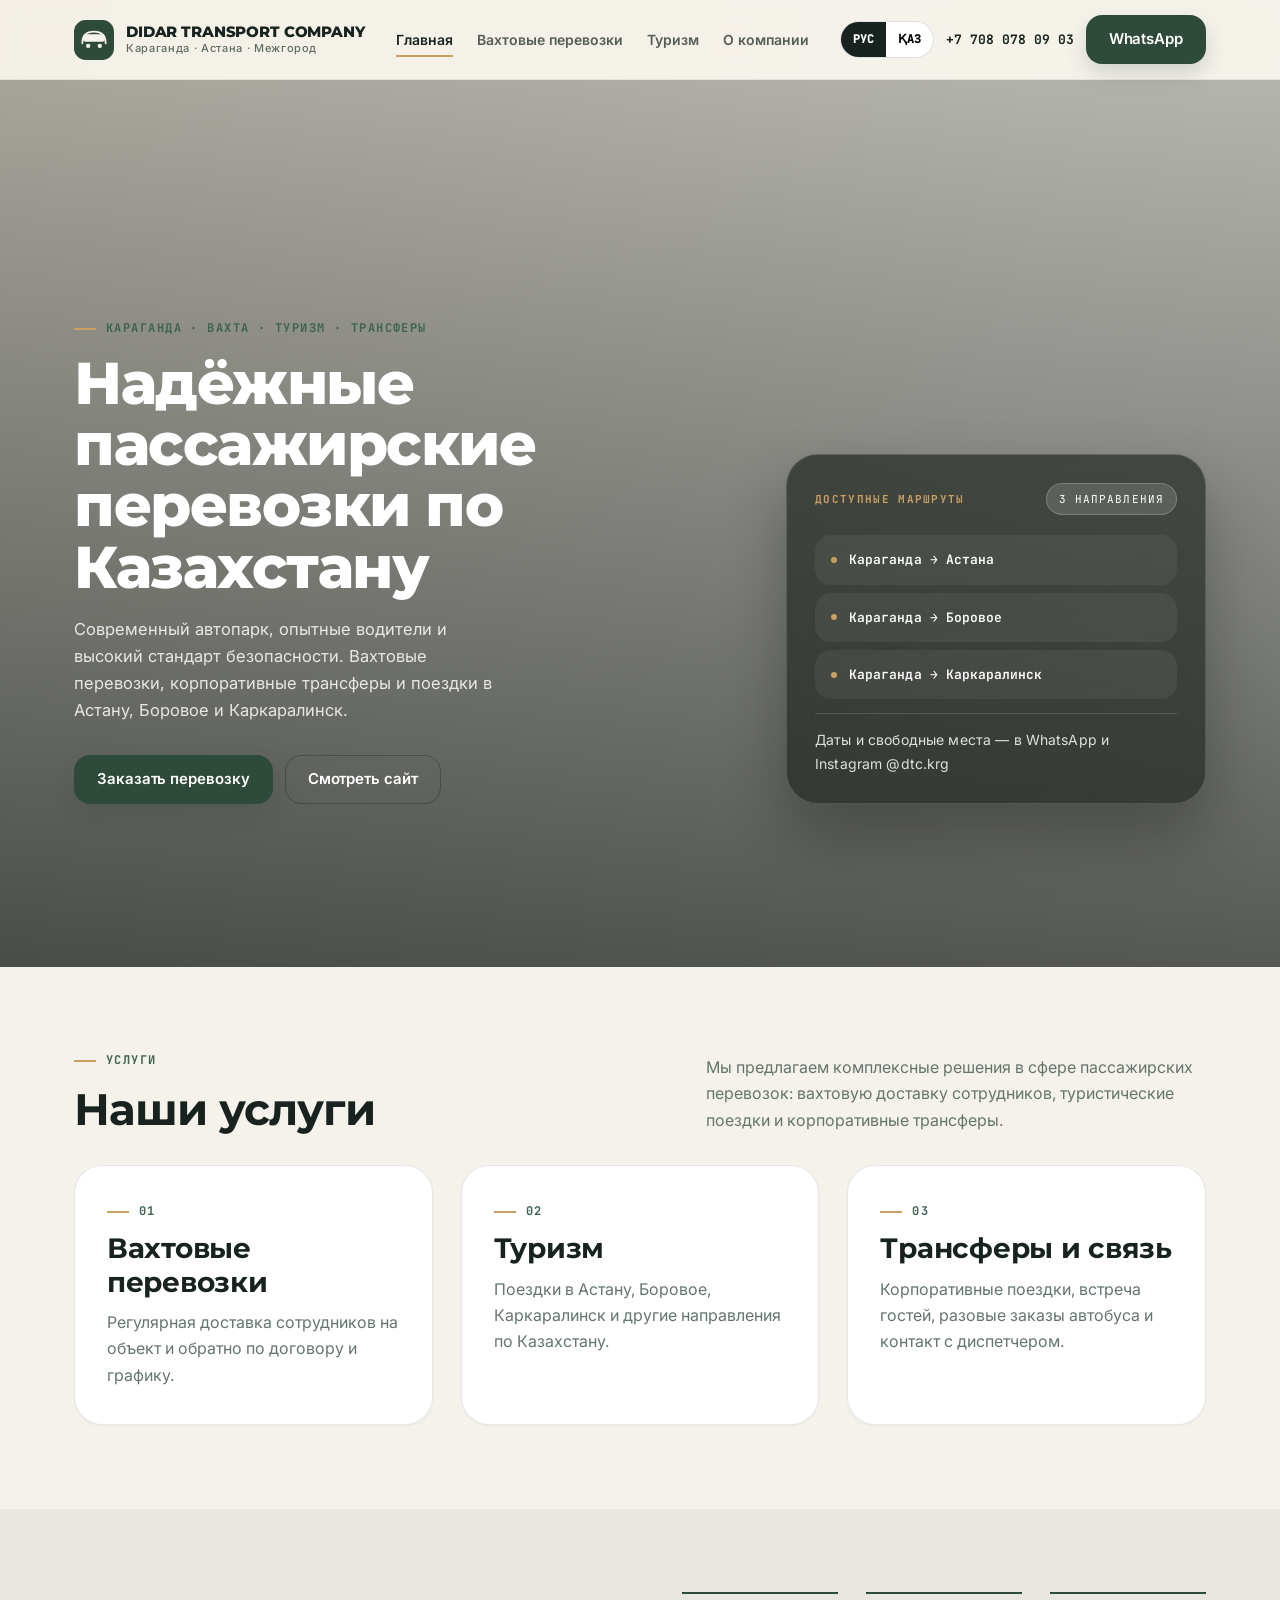
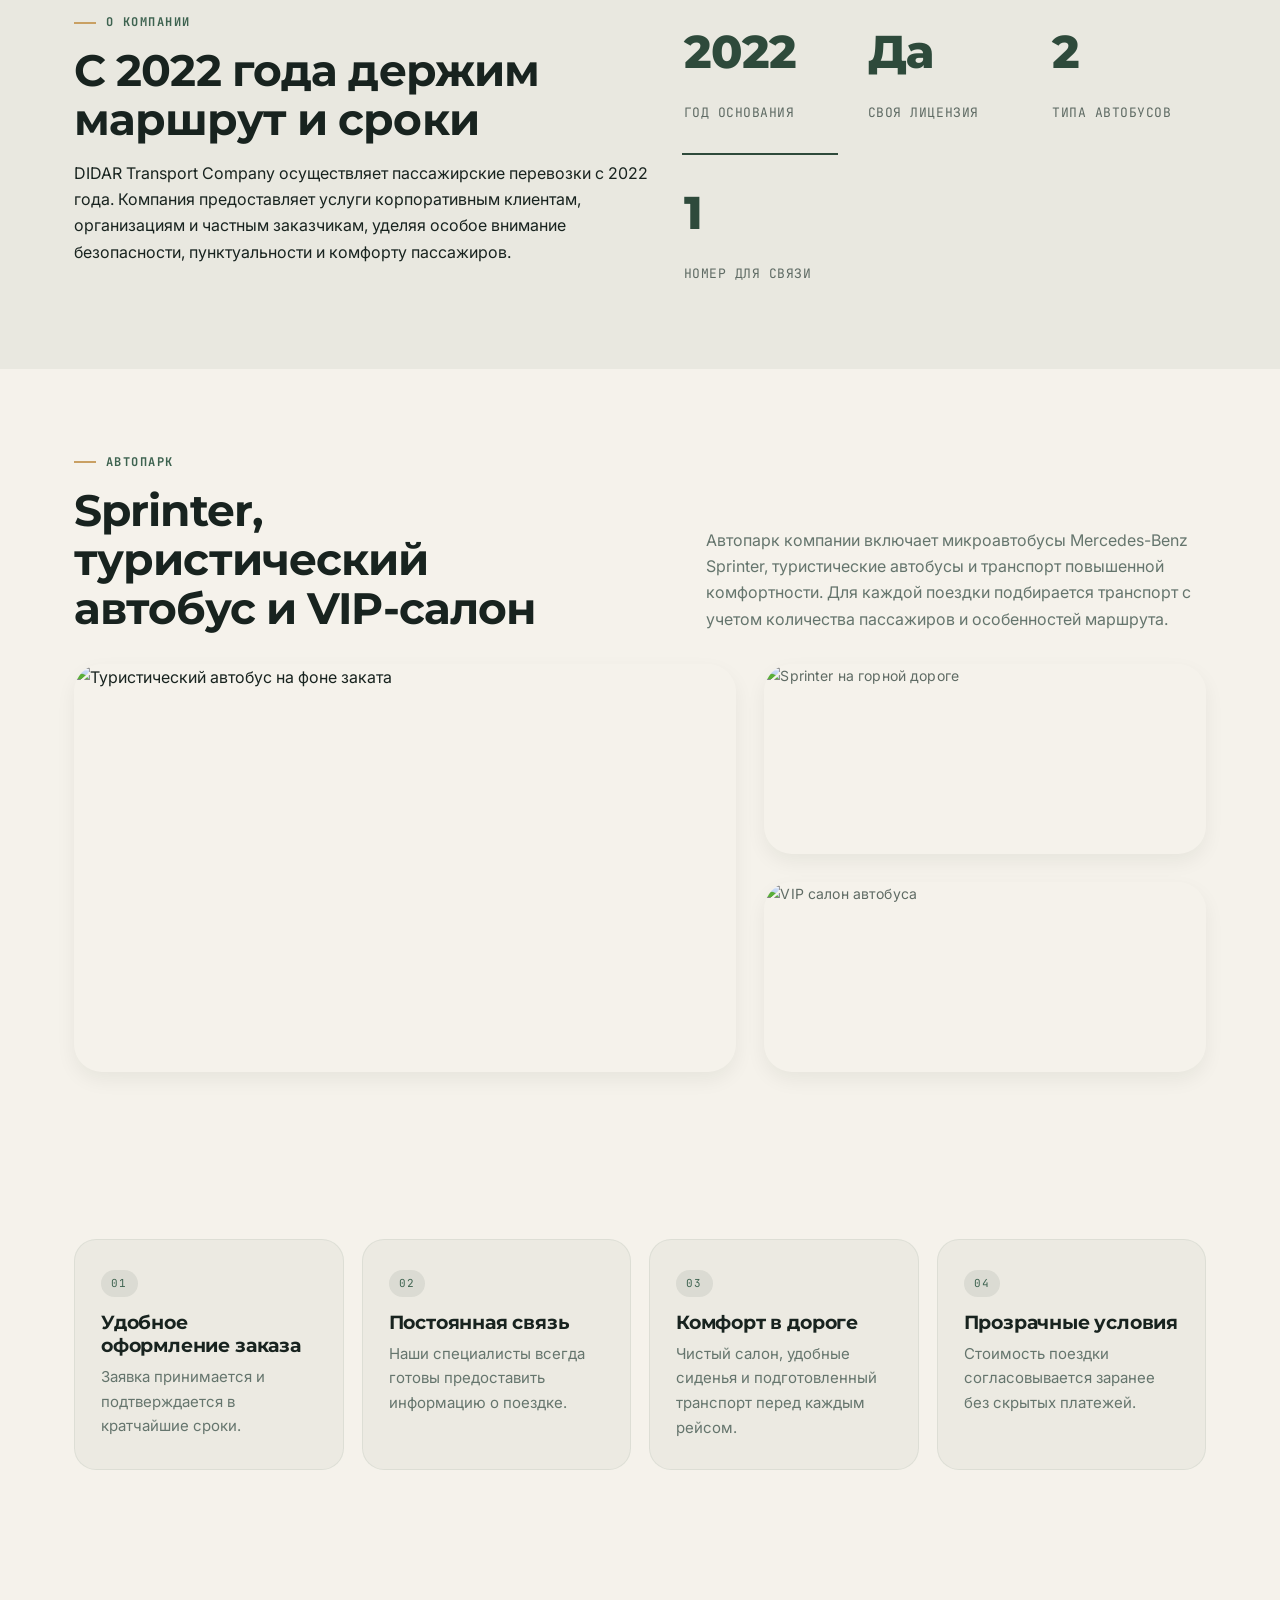
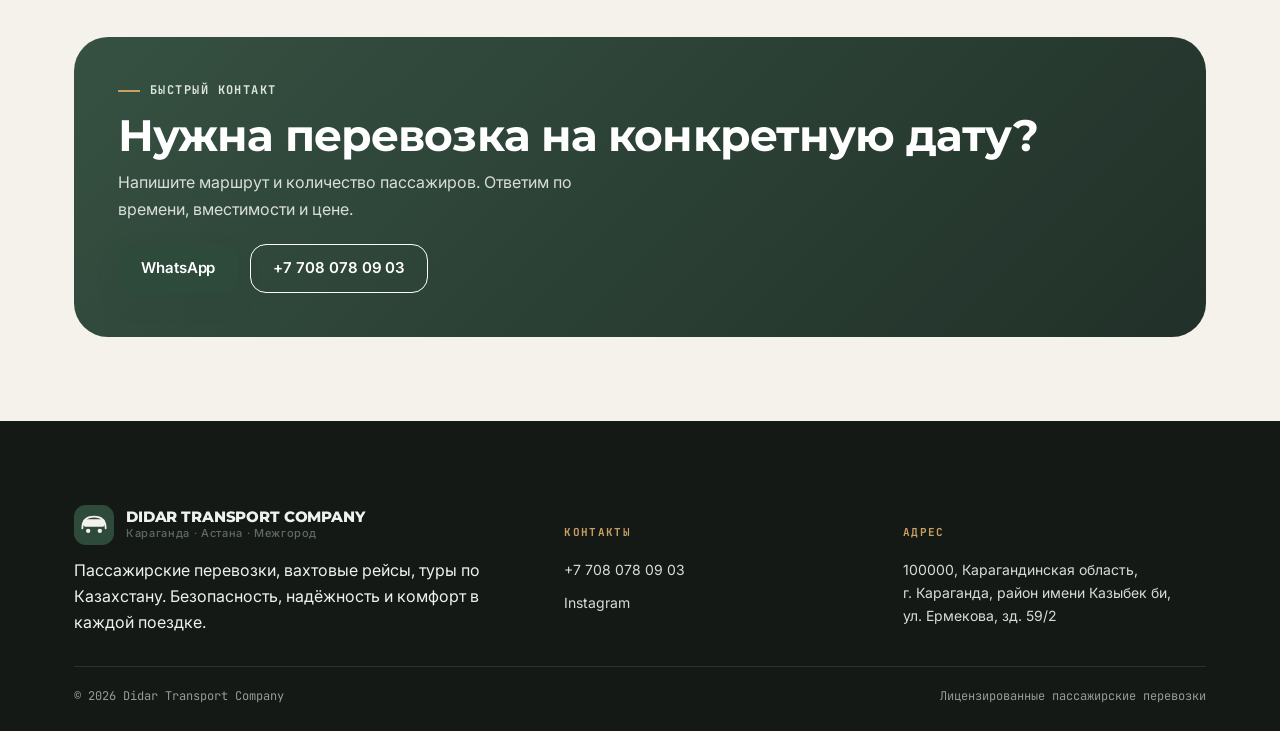
==== index.html @ 5a3dd522 "Add files via upload" ====
<!DOCTYPE html>
<html lang="ru" data-lang="ru">
<head>
<meta charset="UTF-8">
<meta name="viewport" content="width=device-width, initial-scale=1.0">
<title>Didar Transport Company — перевозки, туризм и трансферы</title>
<meta name="description" content="Вахтовые перевозки, туристические выезды и корпоративные трансферы из Караганды. Современный автопарк и прямая связь с диспетчером.">
<link rel="preconnect" href="https://fonts.googleapis.com">
<link rel="preconnect" href="https://fonts.gstatic.com" crossorigin>
<link href="https://fonts.googleapis.com/css2?family=Montserrat:wght@500;600;700;800&family=Inter:wght@400;500;600;700&family=JetBrains+Mono:wght@400;500;700&display=swap" rel="stylesheet">
<link rel="stylesheet" href="styles.css">
</head>
<body>

<header class="site">
  <div class="navrow">
    <a class="brand" href="index.html">
      <svg viewBox="0 0 48 48" fill="none" aria-hidden="true">
  <rect width="48" height="48" rx="14" fill="#2E4A3B"/>
  <path d="M10 28c0-8 4-14 14-14s14 6 14 14" stroke="#F5F2EB" stroke-width="2.2" stroke-linecap="round"/>
  <circle cx="17" cy="31" r="2.6" fill="#F5F2EB"/>
  <circle cx="31" cy="31" r="2.6" fill="#F5F2EB"/>
  <rect x="11" y="17" width="26" height="9" rx="2.5" fill="#F5F2EB"/>
</svg>
      <div class="brand-text">
        <span data-ru>DIDAR TRANSPORT COMPANY</span>
        <span data-kz>DIDAR TRANSPORT COMPANY</span>
        <small data-ru>Караганда · Астана · Межгород</small>
        <small data-kz>Қарағанды · Астана · Қалааралық</small>
      </div>
    </a>
    <nav class="links"><a href="index.html" class="active" data-ru>Главная</a><a href="index.html" class="active" data-kz>Басты бет</a><a href="vahta.html" class="" data-ru>Вахтовые перевозки</a><a href="vahta.html" class="" data-kz>Вахталық тасымал</a><a href="tourism.html" class="" data-ru>Туризм</a><a href="tourism.html" class="" data-kz>Туризм</a><a href="contacts.html" class="" data-ru>О компании</a><a href="contacts.html" class="" data-kz>Компания туралы</a></nav>
    <button type="button" class="burger" aria-label="Меню" aria-expanded="false">
      <span></span><span></span><span></span>
    </button>
    <div class="nav-actions">
      <div class="langtoggle">
        <button type="button" data-lang-switch="ru" class="active" aria-pressed="true">РУС</button>
        <button type="button" data-lang-switch="kz" aria-pressed="false">ҚАЗ</button>
      </div>
      <a class="nav-phone" href="tel:+77080780903" data-ru>+7 708 078 09 03</a>
      <a class="nav-phone" href="tel:+77080780903" data-kz>+7 708 078 09 03</a>
      <a class="btn btn-primary" href="https://wa.me/77080780903" target="_blank" rel="noopener" data-ru>WhatsApp</a>
      <a class="btn btn-primary" href="https://wa.me/77080780903" target="_blank" rel="noopener" data-kz>WhatsApp</a>
    </div>
  </div>
</header>


<section class="hero">
  <div class="hero-bg" style="--hero-image:url('assets/главная.jpg.jpeg');--hero-overlay:linear-gradient(180deg,rgba(17,25,20,.22),rgba(17,25,20,.84));"></div>
  <div class="wrap">
    <div class="hero-copy">
      <div class="eyebrow" data-ru>Караганда · Вахта · Туризм · Трансферы</div>
      <div class="eyebrow" data-kz>Қарағанды · Вахта · Туризм · Трансфер</div>
      <h1 data-ru>Надёжные пассажирские перевозки по Казахстану</h1>
      <h1 data-kz>Қазақстан бойынша сенімді жолаушылар тасымалы</h1>
      <p data-ru>Современный автопарк, опытные водители и высокий стандарт безопасности. Вахтовые перевозки, корпоративные трансферы и поездки в Астану, Боровое и Каркаралинск.</p>
      <p data-kz>Заманауи автопарк, тәжірибелі жүргізушілер және жоғары қауіпсіздік стандарттары. Вахталық тасымал, корпоративтік трансферлер және Астана, Бурабай мен Қарқаралы бағыттарына сапарлар.</p>
      <div class="hero-actions">
        <a class="btn btn-primary" href="https://wa.me/77080780903" target="_blank" rel="noopener">
          <span data-ru>Заказать перевозку</span>
          <span data-kz>Тасымалдауға тапсырыс</span>
        </a>
        <a class="btn btn-outline" href="#content"><span data-ru>Смотреть сайт</span><span data-kz>Сайтты көру</span></a>
      </div>
    </div>
    <div class="hero-panel">
<div class="panel-head">
  <b><span data-ru>Доступные маршруты</span><span data-kz>Қолжетімді бағыттар</span></b>
  <span class="tag" data-ru>3 направления</span>
  <span class="tag" data-kz>3 бағыт</span>
</div>
<div class="routes">
  <div class="route-item"><span class="route-dot"></span><strong data-ru>Караганда → Астана</strong><strong data-kz>Қарағанды → Астана</strong></div>
  <div class="route-item"><span class="route-dot"></span><strong data-ru>Караганда → Боровое</strong><strong data-kz>Қарағанды → Бурабай</strong></div>
  <div class="route-item"><span class="route-dot"></span><strong data-ru>Караганда → Каркаралинск</strong><strong data-kz>Қарағанды → Қарқаралы</strong></div>
</div>
<div class="route-cta">
  <span class="small" style="color:rgba(255,255,255,.84)" data-ru>Даты и свободные места — в WhatsApp и Instagram @dtc.krg</span>
  <span class="small" style="color:rgba(255,255,255,.84)" data-kz>Күн мен бос орындар — WhatsApp және Instagram @dtc.krg арқылы</span>
</div>
</div>
  </div>
</section>

<div id="content"></div>

<section>
  <div class="wrap">
    <div class="section-head">
      <div>
        <div class="eyebrow"><span data-ru>Услуги</span><span data-kz>Қызметтер</span></div>
        <h2 data-ru>Наши услуги</h2>
        <h2 data-kz>Қызметтеріміз</h2>
      </div>
      <p data-ru>Мы предлагаем комплексные решения в сфере пассажирских перевозок: вахтовую доставку сотрудников, туристические поездки и корпоративные трансферы.</p>
      <p data-kz>Біз жолаушылар тасымалы бойынша кешенді қызметтер ұсынамыз: вахталық тасымал, туристік сапарлар және корпоративтік трансферлер.</p>
    </div>
    <div class="cards">
      <a class="card" href="vahta.html">
        <div class="eyebrow" style="margin-bottom:10px"><span>01</span></div>
        <h3 data-ru>Вахтовые перевозки</h3><h3 data-kz>Вахталық тасымал</h3>
        <p data-ru>Регулярная доставка сотрудников на объект и обратно по договору и графику.</p>
        <p data-kz>Шарт пен кесте бойынша қызметкерлерді нысанға және кері тұрақты жеткізу.</p>
      </a>
      <a class="card" href="tourism.html">
        <div class="eyebrow" style="margin-bottom:10px"><span>02</span></div>
        <h3 data-ru>Туризм</h3><h3 data-kz>Туризм</h3>
        <p data-ru>Поездки в Астану, Боровое, Каркаралинск и другие направления по Казахстану.</p>
        <p data-kz>Астанаға, Бурабайға, Қарқаралыға және Қазақстанның өзге бағыттарына сапарлар.</p>
      </a>
      <a class="card" href="contacts.html">
        <div class="eyebrow" style="margin-bottom:10px"><span>03</span></div>
        <h3 data-ru>Трансферы и связь</h3><h3 data-kz>Трансфер және байланыс</h3>
        <p data-ru>Корпоративные поездки, встреча гостей, разовые заказы автобуса и контакт с диспетчером.</p>
        <p data-kz>Корпоративтік сапарлар, қонақтарды қарсы алу, автобусты бір реттік жалға алу және диспетчермен байланыс.</p>
      </a>
    </div>
  </div>
</section>

<section style="background:rgba(46,74,59,.06)">
  <div class="wrap">
    <div class="split">
      <div>
        <div class="eyebrow"><span data-ru>О компании</span><span data-kz>Компания туралы</span></div>
        <h2 data-ru>С 2022 года держим маршрут и сроки</h2>
        <h2 data-kz>2022 жылдан бері маршрут пен уақытты ұстап келеміз</h2>
        <p style="margin-top:16px" data-ru>DIDAR Transport Company осуществляет пассажирские перевозки с 2022 года. Компания предоставляет услуги корпоративным клиентам, организациям и частным заказчикам, уделяя особое внимание безопасности, пунктуальности и комфорту пассажиров.</p>
        <p style="margin-top:16px" data-kz>DIDAR Transport Company 2022 жылдан бері жолаушылар тасымалы саласында қызмет көрсетіп келеді. Компания корпоративтік клиенттерге, ұйымдарға және жеке тапсырыс берушілерге қауіпсіз, уақтылы әрі жайлы тасымалдау қызметін ұсынады.</p>
      </div>
      <div class="stat-grid">
        <div class="stat"><b>2022</b><span data-ru>год основания</span><span data-kz>құрылған жылы</span></div>
        <div class="stat"><b data-ru>Да</b><b data-kz>Иә</b><span data-ru>своя лицензия</span><span data-kz>меншікті лицензия</span></div>
        <div class="stat"><b data-ru>2</b><b data-kz>2</b><span data-ru>типа автобусов</span><span data-kz>автобус түрі</span></div>
        <div class="stat"><b data-ru>1</b><b data-kz>1</b><span data-ru>номер для связи</span><span data-kz>байланыс нөмірі</span></div>
      </div>
    </div>
  </div>
</section>

<section>
  <div class="wrap">
    <div class="section-head">
      <div>
        <div class="eyebrow"><span data-ru>Автопарк</span><span data-kz>Автопарк</span></div>
        <h2 data-ru>Sprinter, туристический автобус и VIP-салон</h2>
        <h2 data-kz>Sprinter, туристік автобус және VIP-салон</h2>
      </div>
      <p data-ru>Автопарк компании включает микроавтобусы Mercedes-Benz Sprinter, туристические автобусы и транспорт повышенной комфортности. Для каждой поездки подбирается транспорт с учетом количества пассажиров и особенностей маршрута.</p>
      <p data-kz>Компания автопаркіне Mercedes-Benz Sprinter шағын автобустары, туристік автобустар және жоғары жайлылықтағы көліктер кіреді. Әрбір сапар үшін жолаушылар саны мен бағыт ерекшелігіне сәйкес көлік таңдалады.</p>
    </div>
    <div class="gallery-grid">
      <img class="large" src="assets/coach-exterior-sunset.jpg" alt="Туристический автобус на фоне заката" loading="lazy" decoding="async">
      <div class="col">
        <img class="small" src="assets/sprinter-front-mountain.jpg" alt="Sprinter на горной дороге" loading="lazy" decoding="async">
        <img class="small" src="assets/coach-interior-vip.jpg" alt="VIP салон автобуса" loading="lazy" decoding="async">
      </div>
    </div>
  </div>
</section>

<section>
  <div class="wrap">
    <div class="features">
      <div class="feature"><div class="num">01</div><h3 data-ru>Удобное оформление заказа</h3><h3 data-kz>Ыңғайлы тапсырыс рәсімдеу</h3><p data-ru>Заявка принимается и подтверждается в кратчайшие сроки.</p><p data-kz>Өтінім қысқа мерзімде қабылданып, расталады.</p></div>
      <div class="feature"><div class="num">02</div><h3 data-ru>Постоянная связь</h3><h3 data-kz>Тұрақты байланыс</h3><p data-ru>Наши специалисты всегда готовы предоставить информацию о поездке.</p><p data-kz>Мамандарымыз сапар туралы ақпаратты әрдайым беруге дайын.</p></div>
      <div class="feature"><div class="num">03</div><h3 data-ru>Комфорт в дороге</h3><h3 data-kz>Жолда жайлылық</h3><p data-ru>Чистый салон, удобные сиденья и подготовленный транспорт перед каждым рейсом.</p><p data-kz>Таза салон, ыңғайлы орындықтар және әр сапар алдында дайындалған көлік.</p></div>
      <div class="feature"><div class="num">04</div><h3 data-ru>Прозрачные условия</h3><h3 data-kz>Ашық шарттар</h3><p data-ru>Стоимость поездки согласовывается заранее без скрытых платежей.</p><p data-kz>Сапар құны жасырын төлемдерсіз алдын ала келісіледі.</p></div>
    </div>
  </div>
</section>

<section>
  <div class="wrap">
    <div class="contact-band">
      <div>
        <div class="eyebrow" style="color:#dce6de;margin-bottom:10px"><span data-ru>Быстрый контакт</span><span data-kz>Жылдам байланыс</span></div>
        <h2 data-ru>Нужна перевозка на конкретную дату?</h2>
        <h2 data-kz>Белгілі бір күнге тасымал керек пе?</h2>
        <p style="margin-top:10px" data-ru>Напишите маршрут и количество пассажиров. Ответим по времени, вместимости и цене.</p>
        <p style="margin-top:10px" data-kz>Маршрут пен жолаушы санын жазыңыз. Уақыт, сыйымдылық және баға бойынша жауап береміз.</p>
      </div>
      <div style="display:flex;gap:12px;flex-wrap:wrap">
        <a class="btn btn-primary" href="https://wa.me/77080780903" target="_blank" rel="noopener">WhatsApp</a>
        <a class="btn btn-outline" style="border-color:#fff;color:#fff" href="tel:+77080780903">+7 708 078 09 03</a>
      </div>
    </div>
  </div>
</section>


<footer class="site">
  <div class="footer-wrap">
    <div class="foot-grid">
      <div>
        <div class="brand" style="margin-bottom:12px">
          <svg viewBox="0 0 48 48" fill="none" aria-hidden="true">
  <rect width="48" height="48" rx="14" fill="#2E4A3B"/>
  <path d="M10 28c0-8 4-14 14-14s14 6 14 14" stroke="#F5F2EB" stroke-width="2.2" stroke-linecap="round"/>
  <circle cx="17" cy="31" r="2.6" fill="#F5F2EB"/>
  <circle cx="31" cy="31" r="2.6" fill="#F5F2EB"/>
  <rect x="11" y="17" width="26" height="9" rx="2.5" fill="#F5F2EB"/>
</svg>
          <div class="brand-text">
            <span data-ru>DIDAR TRANSPORT COMPANY</span>
            <span data-kz>DIDAR TRANSPORT COMPANY</span>
            <small data-ru>Караганда · Астана · Межгород</small>
            <small data-kz>Қарағанды · Астана · Қалааралық</small>
          </div>
        </div>
        <p data-ru>Пассажирские перевозки, вахтовые рейсы, туры по Казахстану. Безопасность, надёжность и комфорт в каждой поездке.</p>
        <p data-kz>Жолаушы тасымалы, вахталық рейстер, Қазақстан бойынша турлар. Қауіпсіз, сенімді және жайлы жолаушылар тасымалы.</p>
      </div>
      <div class="foot-col">
        <h5 data-ru>Контакты</h5><h5 data-kz>Байланыс</h5>
        <a href="tel:+77080780903" data-ru>+7 708 078 09 03</a>
        <a href="tel:+77080780903" data-kz>+7 708 078 09 03</a>
        <a href="https://instagram.com/dtc.krg" target="_blank" rel="noopener">Instagram</a>
      </div>
      <div class="foot-col">
        <h5 data-ru>Адрес</h5><h5 data-kz>Мекенжай</h5>
        <p data-ru>100000, Карагандинская область,
г. Караганда, район имени Казыбек би,
ул. Ермекова, зд. 59/2</p>
        <p data-kz>100000, Қарағанды облысы,
Қарағанды қаласы, Қазыбек би ауданы,
Ермеков көш., 59/2 ғимарат</p>
      </div>
    </div>
    <div class="foot-bottom">
      <span>© 2026 Didar Transport Company</span>
      <span data-ru>Лицензированные пассажирские перевозки</span>
      <span data-kz>Лицензияланған жолаушы тасымалы</span>
    </div>
  </div>
</footer>

<script src="site.js"></script>
</body>
</html>
---- styles.css ----
/* ==========================================================================
   DIDAR TRANSPORT COMPANY — design tokens
   Brand palette is fixed by the client brief and must not change.
   ========================================================================== */
:root{
  --bg:#f5f2eb;
  --card:#ffffff;
  --ink:#18231f;
  --muted:#5f6b64;
  --muted-soft:#65756d;
  --line:rgba(24,35,31,.10);
  --line-strong:rgba(24,35,31,.20);
  --brand:#2e4a3b;
  --brand-2:#3e6350;
  --accent:#c9a063;

  /* Light, contemporary elevation — no heavy drop shadows */
  --shadow-xs:0 1px 2px rgba(20,28,24,.05);
  --shadow-sm:0 8px 20px rgba(20,28,24,.06);
  --shadow-md:0 18px 36px rgba(20,28,24,.09);
  --shadow-lg:0 30px 60px rgba(13,19,16,.16);

  /* Radius scale */
  --radius:28px;
  --radius-md:22px;
  --radius-sm:16px;
  --radius-btn:16px;
  --radius-input:18px;
  --radius-lg:34px;

  --max:1180px;
  --display:'Montserrat',system-ui,sans-serif;
  --body:'Inter',system-ui,sans-serif;
  --mono:'JetBrains Mono',ui-monospace,monospace;

  /* Fluid rhythm — replaces most manual breakpoint overrides */
  --section-pad: clamp(48px, 4.5vw + 26px, 128px);
  --gap-lg: clamp(20px, 2.2vw, 32px);

  /* Bounded height for the hero photo band on stacked (mobile/tablet) layouts,
     so a wide photo never gets crushed into a tall, over-cropped sliver */
  --hero-band: clamp(230px, 62vw, 460px);
}

/* ==========================================================================
   Base / reset
   ========================================================================== */
*{box-sizing:border-box}
html{scroll-behavior:smooth}
body{
  margin:0;
  background:radial-gradient(circle at top left, rgba(201,160,99,.10), transparent 26%), var(--bg);
  color:var(--ink);
  font-family:var(--body);
  font-size:16px;
  line-height:1.65;
  -webkit-font-smoothing:antialiased;
  text-rendering:optimizeLegibility;
  overflow-x:hidden;
}
img{display:block;max-width:100%}
a{color:inherit;text-decoration:none}
button,input,textarea{font:inherit}
button{cursor:pointer}
:focus-visible{outline:3px solid var(--accent);outline-offset:3px}
.wrap{max-width:var(--max);margin:0 auto;padding:0 24px}
section{padding:var(--section-pad) 0}

/* ==========================================================================
   Typography
   ========================================================================== */
h1,h2,h3,h4{
  font-family:var(--display);
  font-weight:700;
  margin:0;
  word-break:normal;
  overflow-wrap:normal;
  hyphens:none;
}
h1{font-size:clamp(2.375rem, 1.6rem + 2.6vw, 4rem);   line-height:1.04; letter-spacing:-.025em; font-weight:800}
h2{font-size:clamp(1.85rem, 1.4rem + 1.7vw, 3rem);     line-height:1.1;  letter-spacing:-.02em}
h3{font-size:clamp(1.375rem, 1.2rem + .65vw, 2rem);    line-height:1.22; letter-spacing:-.01em}
h4{font-size:1.05rem; line-height:1.3; letter-spacing:-.005em}
p{margin:0}
.small{font-size:14px;color:var(--muted);letter-spacing:.01em}
.eyebrow{
  display:flex;align-items:center;gap:10px;
  font-family:var(--mono);font-size:12px;letter-spacing:.12em;text-transform:uppercase;
  color:var(--brand-2);font-weight:700;margin-bottom:14px
}
.eyebrow::before{content:"";width:22px;height:2px;background:var(--accent);display:inline-block;flex:none}

/* Small pill tag (hero panel badge) */
.tag{
  font-family:var(--mono);font-size:11px;letter-spacing:.1em;text-transform:uppercase;
  color:#fff;background:rgba(255,255,255,.14);border:1px solid rgba(255,255,255,.2);
  padding:6px 12px;border-radius:999px;white-space:nowrap
}

/* ==========================================================================
   Buttons
   ========================================================================== */
.btn{
  display:inline-flex;align-items:center;justify-content:center;gap:8px;
  min-height:49px;padding:0 22px;border-radius:var(--radius-btn);
  font-weight:600;font-size:15px;letter-spacing:-.005em;
  border:1.5px solid transparent;white-space:nowrap;
  transition:transform .22s ease, box-shadow .22s ease, background-color .22s ease, border-color .22s ease, color .22s ease;
}
.btn:hover{transform:translateY(-2px)}
.btn:active{transform:translateY(0)}
.btn-primary{background:var(--brand);color:#fff;box-shadow:0 10px 22px rgba(46,74,59,.18)}
.btn-primary:hover{background:var(--brand-2);box-shadow:0 14px 28px rgba(46,74,59,.24)}
.btn-outline{border-color:rgba(24,35,31,.35);background:transparent}
.btn-outline:hover{background:var(--ink);color:#fff;border-color:var(--ink)}
.btn-soft{background:rgba(46,74,59,.08);color:var(--brand)}
.btn-soft:hover{background:rgba(46,74,59,.14)}

/* ==========================================================================
   Header / navigation
   ========================================================================== */
header.site{
  position:sticky;top:0;z-index:50;
  backdrop-filter:blur(14px) saturate(140%);
  background:rgba(245,242,235,.82);
  border-bottom:1px solid rgba(24,35,31,.07)
}
.navrow{
  max-width:var(--max);margin:0 auto;padding:15px 24px;
  display:flex;align-items:center;justify-content:space-between;gap:16px
}
.brand{display:flex;align-items:center;gap:12px;min-width:0}
.brand svg{width:40px;height:40px;flex:none}
.brand-text{font-family:var(--display);font-weight:800;font-size:14.5px;line-height:1.05;letter-spacing:-.01em}
.brand-text small{display:block;font-family:var(--body);font-weight:500;font-size:11px;letter-spacing:.06em;color:var(--muted);margin-top:3px}
nav.links{display:flex;gap:24px;align-items:center;flex-wrap:wrap}
nav.links a{position:relative;font-weight:600;font-size:14px;opacity:.72;padding:4px 0;transition:opacity .2s ease}
nav.links a::after{
  content:"";position:absolute;left:0;right:0;bottom:-2px;height:2px;background:var(--accent);
  transform:scaleX(0);transform-origin:left;transition:transform .25s ease
}
nav.links a.active,nav.links a:hover{opacity:1}
nav.links a.active::after,nav.links a:hover::after{transform:scaleX(1)}
.nav-actions{display:flex;align-items:center;gap:12px}
.langtoggle{display:flex;overflow:hidden;border-radius:999px;border:1px solid rgba(24,35,31,.14);background:#fff}
.langtoggle button{border:0;padding:8px 12px;background:transparent;font-weight:800;font-family:var(--mono);font-size:12px;transition:background-color .2s ease,color .2s ease}
.langtoggle button.active{background:var(--ink);color:#fff}
.nav-phone{font-family:var(--mono);font-size:13px;font-weight:700;white-space:nowrap}

/* ==========================================================================
   Hero
   ========================================================================== */
.hero{position:relative;overflow:hidden;color:#fff}
.hero::before{
  content:"";position:absolute;inset:0;z-index:1;
  background:linear-gradient(185deg, rgba(15,22,18,.28), rgba(13,19,16,.74));
}
.hero-bg{
  position:absolute;inset:0;background:var(--hero-image, linear-gradient(135deg,#273a31,#415f50));
  background-size:cover;background-position:center;transform:scale(1.02)
}
.hero .wrap{
  position:relative;z-index:2;
  min-height:min(80vh,800px);
  display:grid;grid-template-columns:1fr minmax(340px,420px);gap:var(--gap-lg);
  align-items:end;padding-top:88px;padding-bottom:80px
}
.hero-copy{max-width:600px}
.hero-copy h1{max-width:12ch;white-space:pre-line}
.hero-copy p{margin-top:18px;max-width:44ch;font-size:16.5px;color:rgba(255,255,255,.84);white-space:pre-line}
.hero-actions{display:flex;gap:12px;margin-top:30px;flex-wrap:wrap}
.hero-panel{
  background:linear-gradient(165deg, rgba(19,25,21,.62), rgba(11,15,13,.5));
  border:1px solid rgba(255,255,255,.15);border-radius:32px;
  padding:28px;backdrop-filter:blur(20px) saturate(160%);
  box-shadow:0 30px 60px rgba(6,10,8,.28)
}
.panel-head{display:flex;justify-content:space-between;align-items:center;margin-bottom:20px;gap:12px;flex-wrap:wrap}
.panel-head b{font-family:var(--mono);font-size:11px;letter-spacing:.12em;text-transform:uppercase;color:var(--accent);font-weight:700}
.board{display:grid;gap:10px}
.board-row{
  display:grid;grid-template-columns:1.8fr .8fr .7fr .6fr;gap:8px;align-items:center;
  padding:15px 14px;border-radius:16px;background:rgba(255,255,255,.06)
}
.board-row span,.board-row strong{font-family:var(--mono);font-size:12px}
.board-row .seats{color:#8fe8b0;font-weight:700}

/* Available-routes list — static destinations, nothing here goes out of date */
.routes{display:grid;gap:8px}
.route-item{
  display:flex;align-items:center;gap:12px;
  padding:14px 16px;border-radius:16px;background:rgba(255,255,255,.06);
  transition:background-color .2s ease
}
.route-item .route-dot{width:6px;height:6px;border-radius:50%;background:var(--accent);flex:none}
.route-item strong{font-family:var(--mono);font-size:13px;font-weight:600;letter-spacing:.005em}
.route-cta{
  margin-top:14px;padding-top:14px;border-top:1px solid rgba(255,255,255,.14);
  display:flex;align-items:center;gap:8px
}

/* ==========================================================================
   Section head
   ========================================================================== */
.section-head{display:flex;justify-content:space-between;align-items:end;gap:20px;margin-bottom:32px;flex-wrap:wrap}
.section-head h2{max-width:16ch}
.section-head p{max-width:50ch;color:var(--muted-soft);font-size:16px}

/* ==========================================================================
   Cards — clean, white, thin border (services, contacts, schedule)
   ========================================================================== */
.cards{display:grid;grid-template-columns:repeat(auto-fit,minmax(260px,1fr));gap:var(--gap-lg)}
.card{
  background:var(--card);border:1px solid var(--line);border-radius:var(--radius);
  padding:clamp(26px,3vw,36px) clamp(24px,3vw,32px);
  box-shadow:var(--shadow-xs);
  transition:transform .25s ease, box-shadow .25s ease, border-color .25s ease;
}
.card:hover{transform:translateY(-5px);box-shadow:var(--shadow-md);border-color:var(--line-strong)}
.card h3{margin-bottom:10px}
.card p{color:var(--muted-soft)}

/* ==========================================================================
   Split layout
   ========================================================================== */
.split{display:grid;grid-template-columns:1.05fr .95fr;gap:var(--gap-lg);align-items:center}

/* ==========================================================================
   Stats — big numbers, near-zero decoration
   ========================================================================== */
.stat-grid{display:grid;grid-template-columns:repeat(auto-fit,minmax(150px,1fr));gap:var(--gap-lg)}
.stat{
  background:transparent;border:0;border-top:2px solid var(--brand);
  border-radius:0;padding:20px 2px 0;
}
.stat b{
  display:block;font-family:var(--display);font-weight:800;
  font-size:clamp(2.1rem,1.6rem + 1.6vw,3rem);letter-spacing:-.02em;
  color:var(--brand);margin-bottom:8px
}
.stat span{color:var(--muted);font-size:13px;font-family:var(--mono);letter-spacing:.04em;text-transform:uppercase}

/* ==========================================================================
   Features — light tinted background, near-flat
   ========================================================================== */
.features{display:grid;grid-template-columns:repeat(auto-fit,minmax(220px,1fr));gap:18px}
.feature{
  background:rgba(46,74,59,.045);border:1px solid rgba(46,74,59,.08);
  border-radius:var(--radius-md);padding:28px 26px;box-shadow:none;
  transition:transform .25s ease, background-color .25s ease, border-color .25s ease;
}
.feature:hover{transform:translateY(-4px);background:rgba(46,74,59,.07);border-color:rgba(46,74,59,.16)}
.feature .num{
  display:inline-block;font-family:var(--mono);font-size:11px;letter-spacing:.12em;text-transform:uppercase;
  color:var(--brand-2);background:rgba(46,74,59,.09);padding:4px 10px;border-radius:999px;margin-bottom:14px
}
.feature h3{font-size:19px;margin-bottom:8px}
.feature p{color:var(--muted-soft);font-size:15px}

/* ==========================================================================
   Gallery
   ========================================================================== */
.gallery-grid{display:grid;grid-template-columns:1.2fr .8fr;gap:var(--gap-lg)}
.gallery-grid .col{display:grid;gap:var(--gap-lg)}
.gallery-grid img{border-radius:var(--radius);object-fit:cover;width:100%;box-shadow:var(--shadow-sm)}
.gallery-grid .large{min-height:400px}
.gallery-grid .small{min-height:190px}

/* ==========================================================================
   Timeline — the most expressive card treatment
   ========================================================================== */
.timeline{
  display:grid;grid-template-columns:repeat(auto-fit,minmax(300px,1fr));
  gap:var(--gap-lg);align-items:stretch
}
.timeline .card{
  position:relative;overflow:hidden;height:100%;
  display:flex;flex-direction:column;gap:10px;
  border-top:3px solid var(--accent);
  padding:40px 30px 32px;
}
.timeline .card::before{
  content:attr(data-step);position:absolute;top:-10px;right:16px;
  font-family:var(--display);font-weight:800;font-size:clamp(60px,6.4vw,92px);line-height:1;
  color:var(--brand);opacity:.07;z-index:0;pointer-events:none
}
.timeline .card h3,.timeline .card p{position:relative;z-index:1}
.timeline .card:hover{box-shadow:var(--shadow-md)}

/* ==========================================================================
   Contact band
   ========================================================================== */
.contact-band{
  background:linear-gradient(135deg, rgba(46,74,59,.96), rgba(29,45,37,.98));
  color:#fff;border-radius:var(--radius-lg);padding:clamp(28px,3.6vw,44px);
  display:flex;align-items:center;justify-content:space-between;gap:22px;flex-wrap:wrap
}
.contact-band p{max-width:50ch;color:rgba(255,255,255,.82)}

/* ==========================================================================
   Footer
   ========================================================================== */
footer.site{background:#141916;color:#edf2ec}
.footer-wrap{max-width:var(--max);margin:0 auto;padding:clamp(56px,7vw,84px) 24px 24px}
.foot-grid{display:grid;grid-template-columns:1.2fr .8fr .8fr;gap:36px}
.foot-col h5{font-family:var(--mono);font-size:11px;letter-spacing:.12em;text-transform:uppercase;color:var(--accent);margin-bottom:12px}
.foot-col a,.foot-col p{display:block;color:#d7ddd6;padding:5px 0;font-size:14px}
.foot-col p{white-space:pre-line}
.foot-col a:hover{color:#fff}
.foot-bottom{
  border-top:1px solid rgba(255,255,255,.10);margin-top:30px;padding-top:20px;
  display:flex;justify-content:space-between;gap:10px;flex-wrap:wrap;color:rgba(237,242,236,.6);font-family:var(--mono);font-size:12px
}

/* ==========================================================================
   Language toggle visibility
   ========================================================================== */
[data-lang="ru"] [data-kz],
[data-lang="kz"] [data-ru]{display:none !important}

/* ==========================================================================
   Mobile burger
   ========================================================================== */
.burger{
  display:none;flex-direction:column;justify-content:center;gap:5px;
  width:42px;height:42px;flex:none;background:none;border:0;padding:9px;border-radius:12px;
  transition:background-color .2s ease
}
.burger:hover{background:rgba(24,35,31,.06)}
.burger span{display:block;width:22px;height:2px;background:var(--ink);border-radius:2px;transition:.18s ease}
header.site.nav-open .burger span:nth-child(1){transform:translateY(7px) rotate(45deg)}
header.site.nav-open .burger span:nth-child(2){opacity:0}
header.site.nav-open .burger span:nth-child(3){transform:translateY(-7px) rotate(-45deg)}

/* ==========================================================================
   Map box
   ========================================================================== */
.map-box{
  border-radius:var(--radius-lg);min-height:360px;padding:28px;display:flex;flex-direction:column;justify-content:space-between;
  background:
    linear-gradient(180deg, rgba(12,18,15,.10), rgba(12,18,15,.6)),
    radial-gradient(circle at 20% 20%, rgba(201,160,99,.2), transparent 22%),
    linear-gradient(135deg, #6f7b62, #233229);
  color:#fff;box-shadow:var(--shadow-sm)
}
.map-box .map-title{font-size:clamp(1.5rem,1.2rem + 1.2vw,2.2rem);max-width:12ch}
.map-pin{align-self:flex-start;background:rgba(255,255,255,.12);border:1px solid rgba(255,255,255,.18);padding:8px 12px;border-radius:999px;font-family:var(--mono);font-size:11px;letter-spacing:.06em}

/* ==========================================================================
   Form fields (used by admin surfaces)
   ========================================================================== */
.field{display:grid;gap:8px}
.field label{font-weight:700;font-size:14px}
.field input,.field textarea,.field select{
  width:100%;padding:13px 14px;border-radius:var(--radius-input);border:1px solid rgba(24,35,31,.14);
  background:#fff;outline:none;transition:border-color .2s ease
}
.field input:focus,.field textarea:focus,.field select:focus{border-color:var(--brand-2)}
.field textarea{min-height:120px;resize:vertical}

/* ==========================================================================
   Responsive
   ========================================================================== */
@media (max-width: 980px){
  .burger{display:flex;order:3}
  .nav-actions{order:2}
  nav.links{
    display:none;order:5;flex-basis:100%;
    flex-direction:column;align-items:stretch;gap:0;
    margin-top:14px;padding-top:6px;border-top:1px solid var(--line)
  }
  header.site.nav-open nav.links{display:flex}
  nav.links a{width:100%;padding:13px 2px;border-bottom:1px solid var(--line);opacity:1;font-size:15px}
  nav.links a::after{display:none}
  .navrow{flex-wrap:wrap}
  .split,.gallery-grid,.foot-grid{grid-template-columns:1fr}
  .hero{background:var(--ink)}
  .hero-bg{
    inset:auto;top:0;left:0;right:0;height:var(--hero-band);
  }
  .hero::before{
    inset:auto;top:0;left:0;right:0;height:var(--hero-band);
    background:linear-gradient(180deg, rgba(15,22,18,.10) 0%, rgba(13,19,16,.6) 68%, var(--ink) 100%);
  }
  .hero .wrap{grid-template-columns:1fr;min-height:auto;padding-top:calc(var(--hero-band) + 28px)}
  .hero-copy{max-width:none}
  .hero-copy h1{max-width:16ch}
  .gallery-grid .large,.gallery-grid .small{min-height:240px}
}
@media (max-width: 640px){
  .nav-phone{display:none}
  .wrap{padding:0 18px}
  .navrow{padding:12px 18px;gap:10px}
  .brand svg{width:32px;height:32px}
  .brand-text small{display:none}
  .nav-actions{gap:8px}
  .langtoggle button{padding:7px 9px}
  .hero .wrap{padding-bottom:48px}
  .hero-copy p{font-size:15.5px}
  .board-row{grid-template-columns:1fr 1fr;row-gap:4px}
  .stat-grid,.features{grid-template-columns:1fr}
  .contact-band{flex-direction:column;align-items:stretch;text-align:left}
  .contact-band > div:last-child{width:100%}
  .contact-band .btn{flex:1;justify-content:center}
  .btn{min-height:48px}
  .foot-bottom{flex-direction:column;align-items:flex-start;gap:6px}
}
@media (max-width: 420px){
  .hero-panel{padding:18px}
  .panel-head{gap:6px}
  .timeline .card{padding:34px 24px 26px}
}
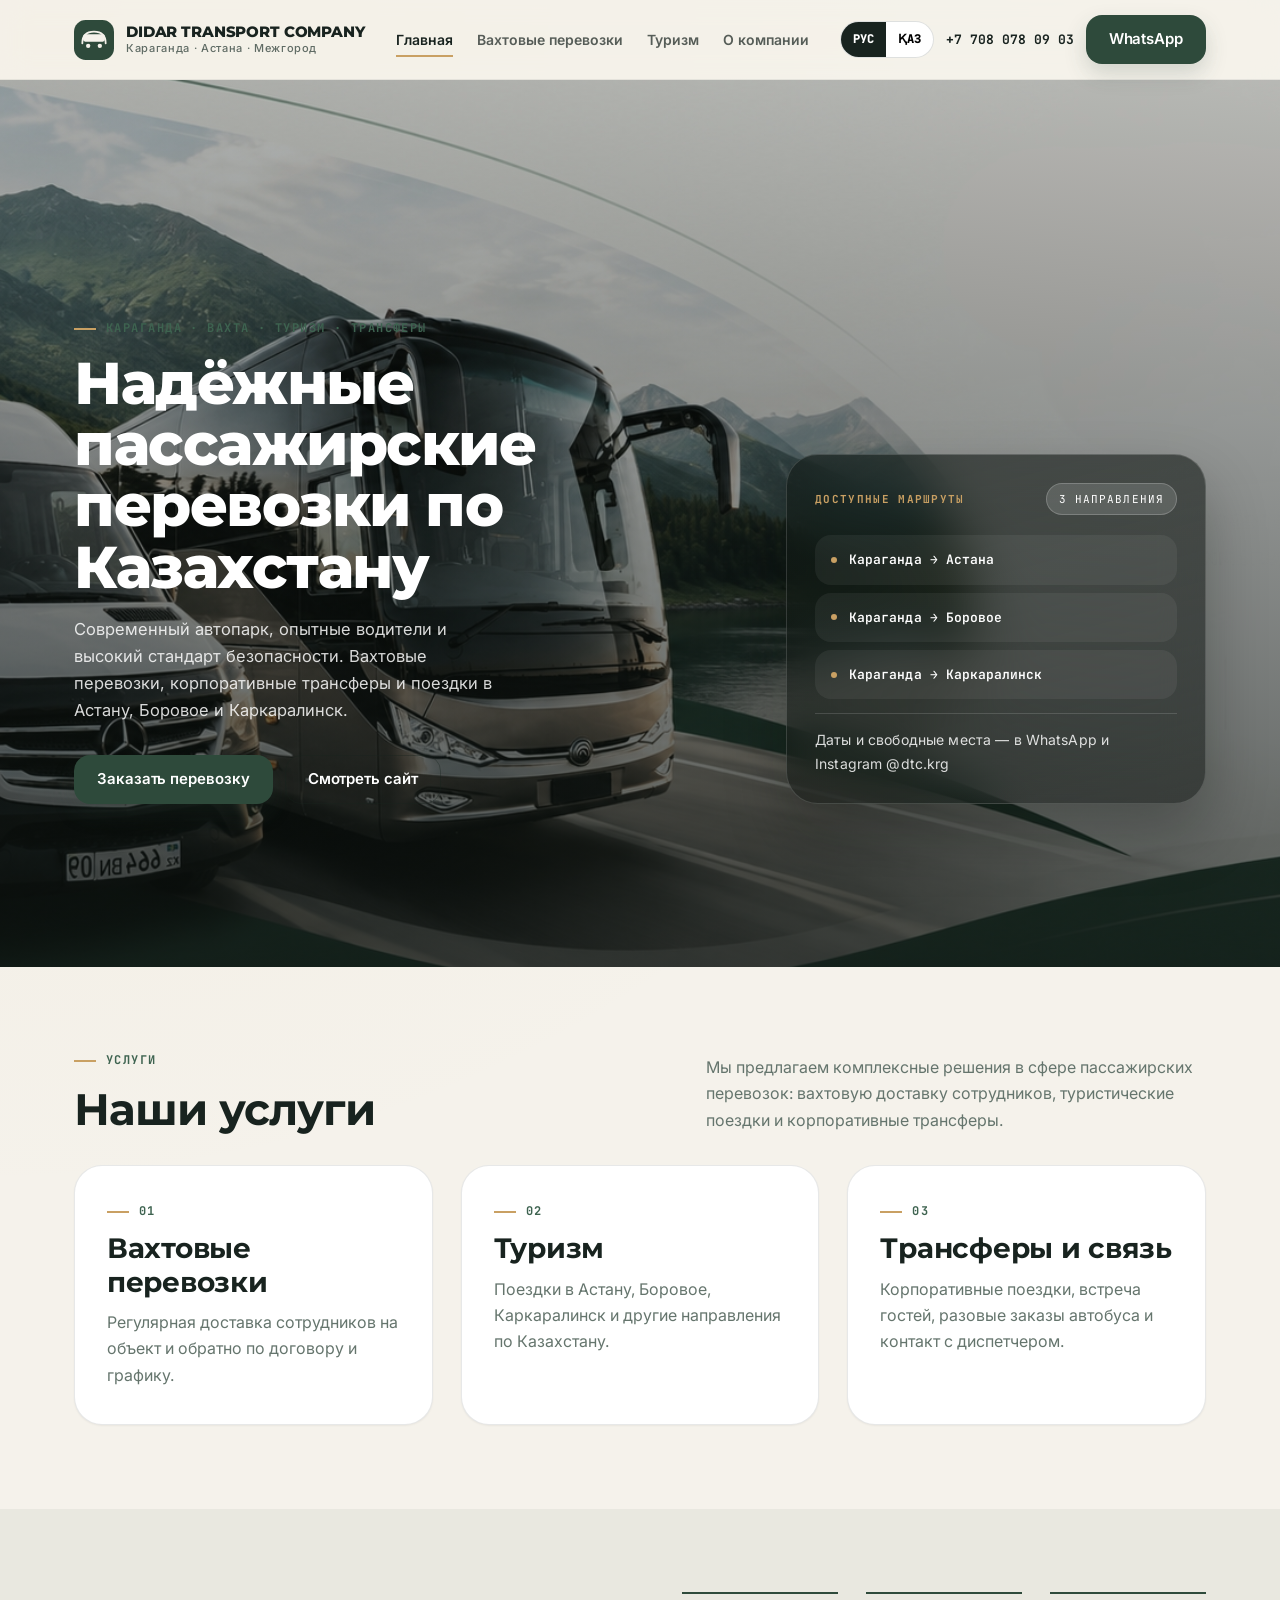
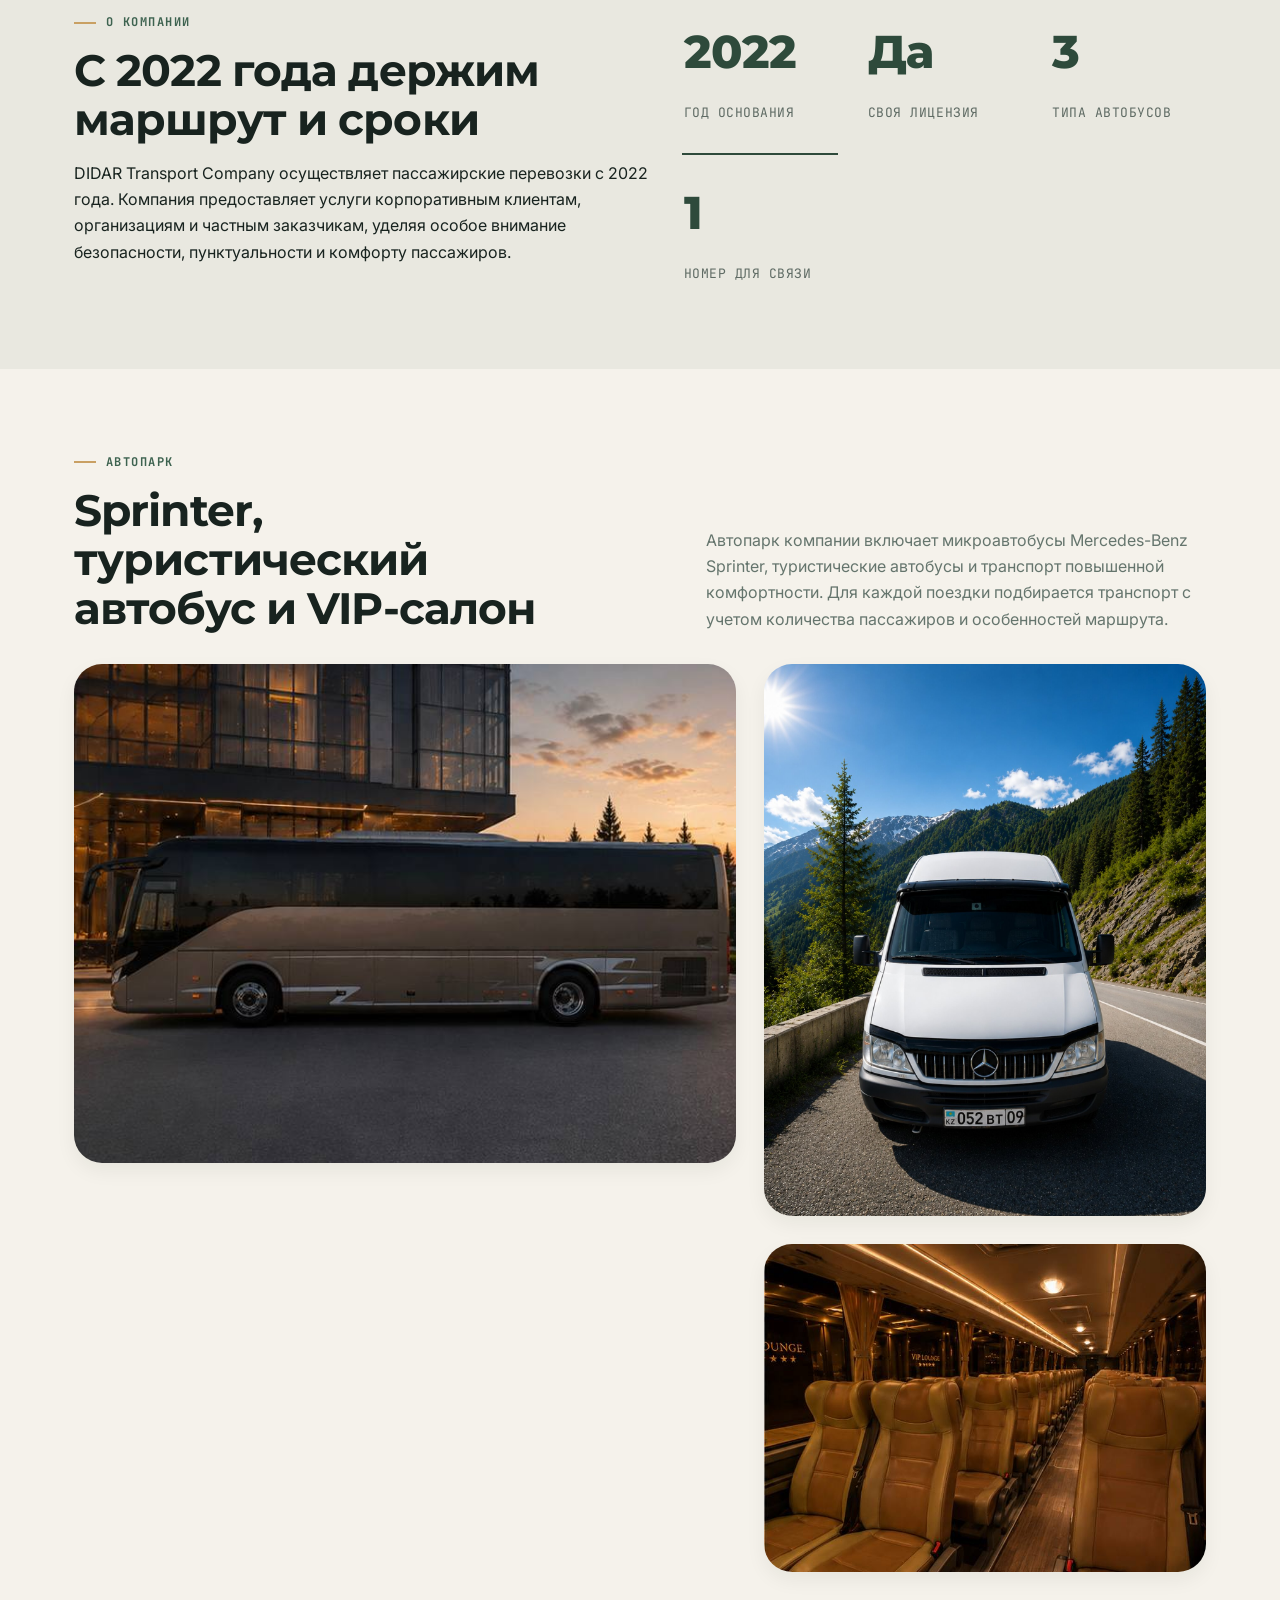
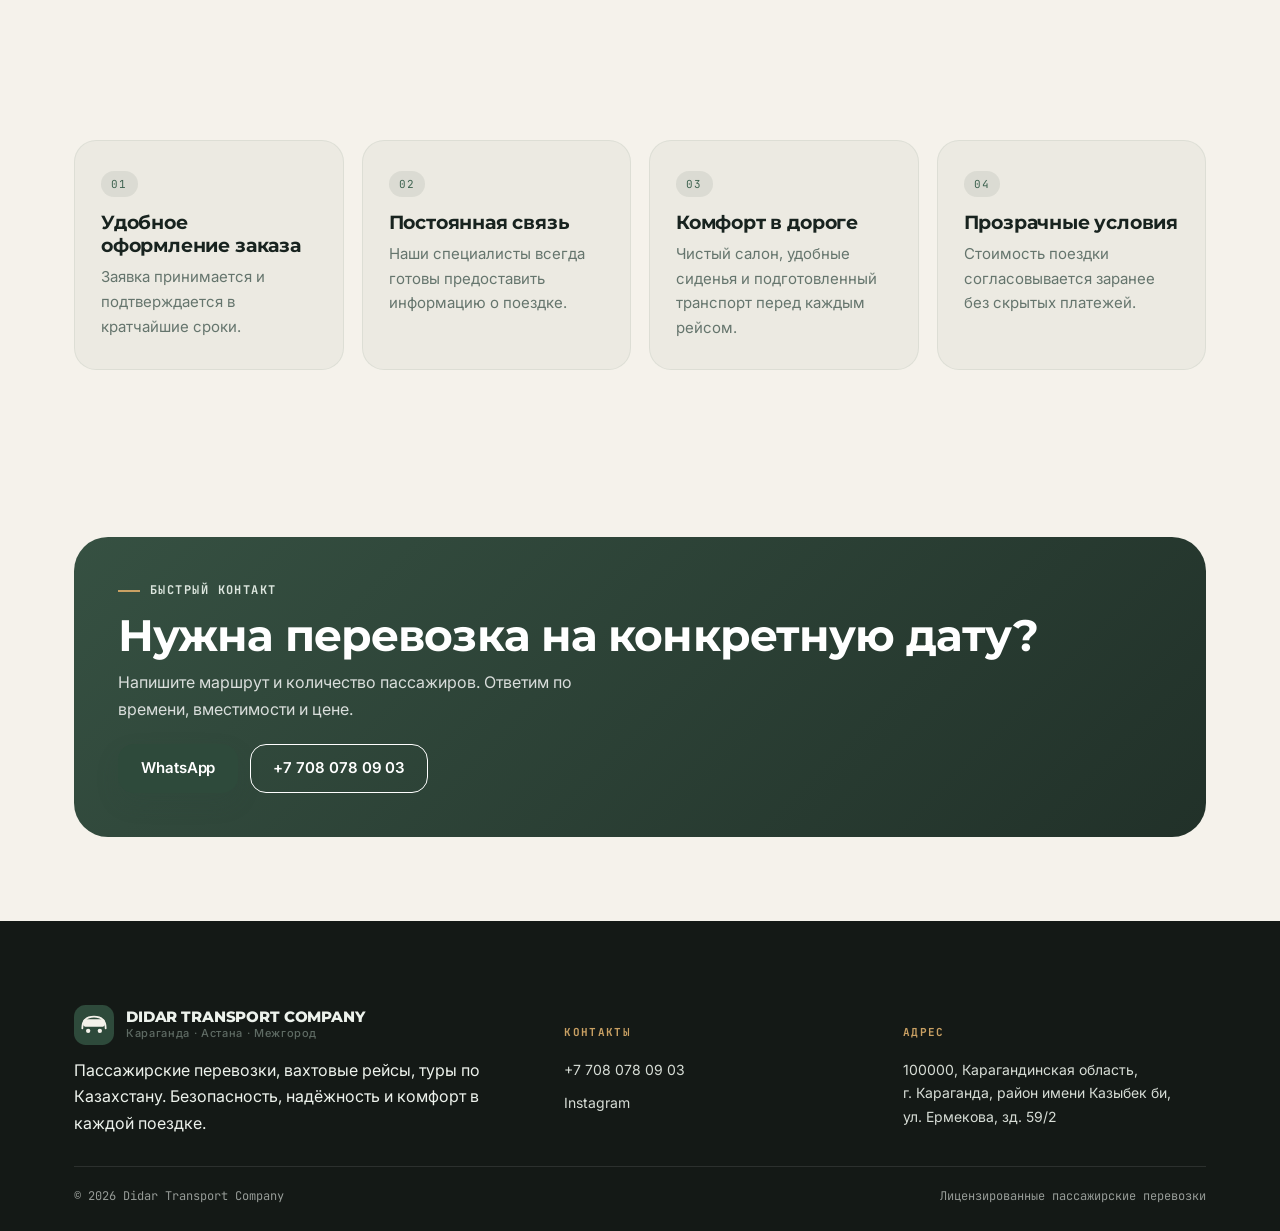
==== commit f2e767b7: "Update index.html" ====
--- a/index.html
+++ b/index.html
@@ -133,7 +133,7 @@
       <div class="stat-grid">
         <div class="stat"><b>2022</b><span data-ru>год основания</span><span data-kz>құрылған жылы</span></div>
         <div class="stat"><b data-ru>Да</b><b data-kz>Иә</b><span data-ru>своя лицензия</span><span data-kz>меншікті лицензия</span></div>
-        <div class="stat"><b data-ru>2</b><b data-kz>2</b><span data-ru>типа автобусов</span><span data-kz>автобус түрі</span></div>
+        <div class="stat"><b data-ru>3</b><b data-kz>3</b><span data-ru>типа автобусов</span><span data-kz>автобус түрі</span></div>
         <div class="stat"><b data-ru>1</b><b data-kz>1</b><span data-ru>номер для связи</span><span data-kz>байланыс нөмірі</span></div>
       </div>
     </div>
@@ -239,4 +239,4 @@
 
 <script src="site.js"></script>
 </body>
-</html>+</html>
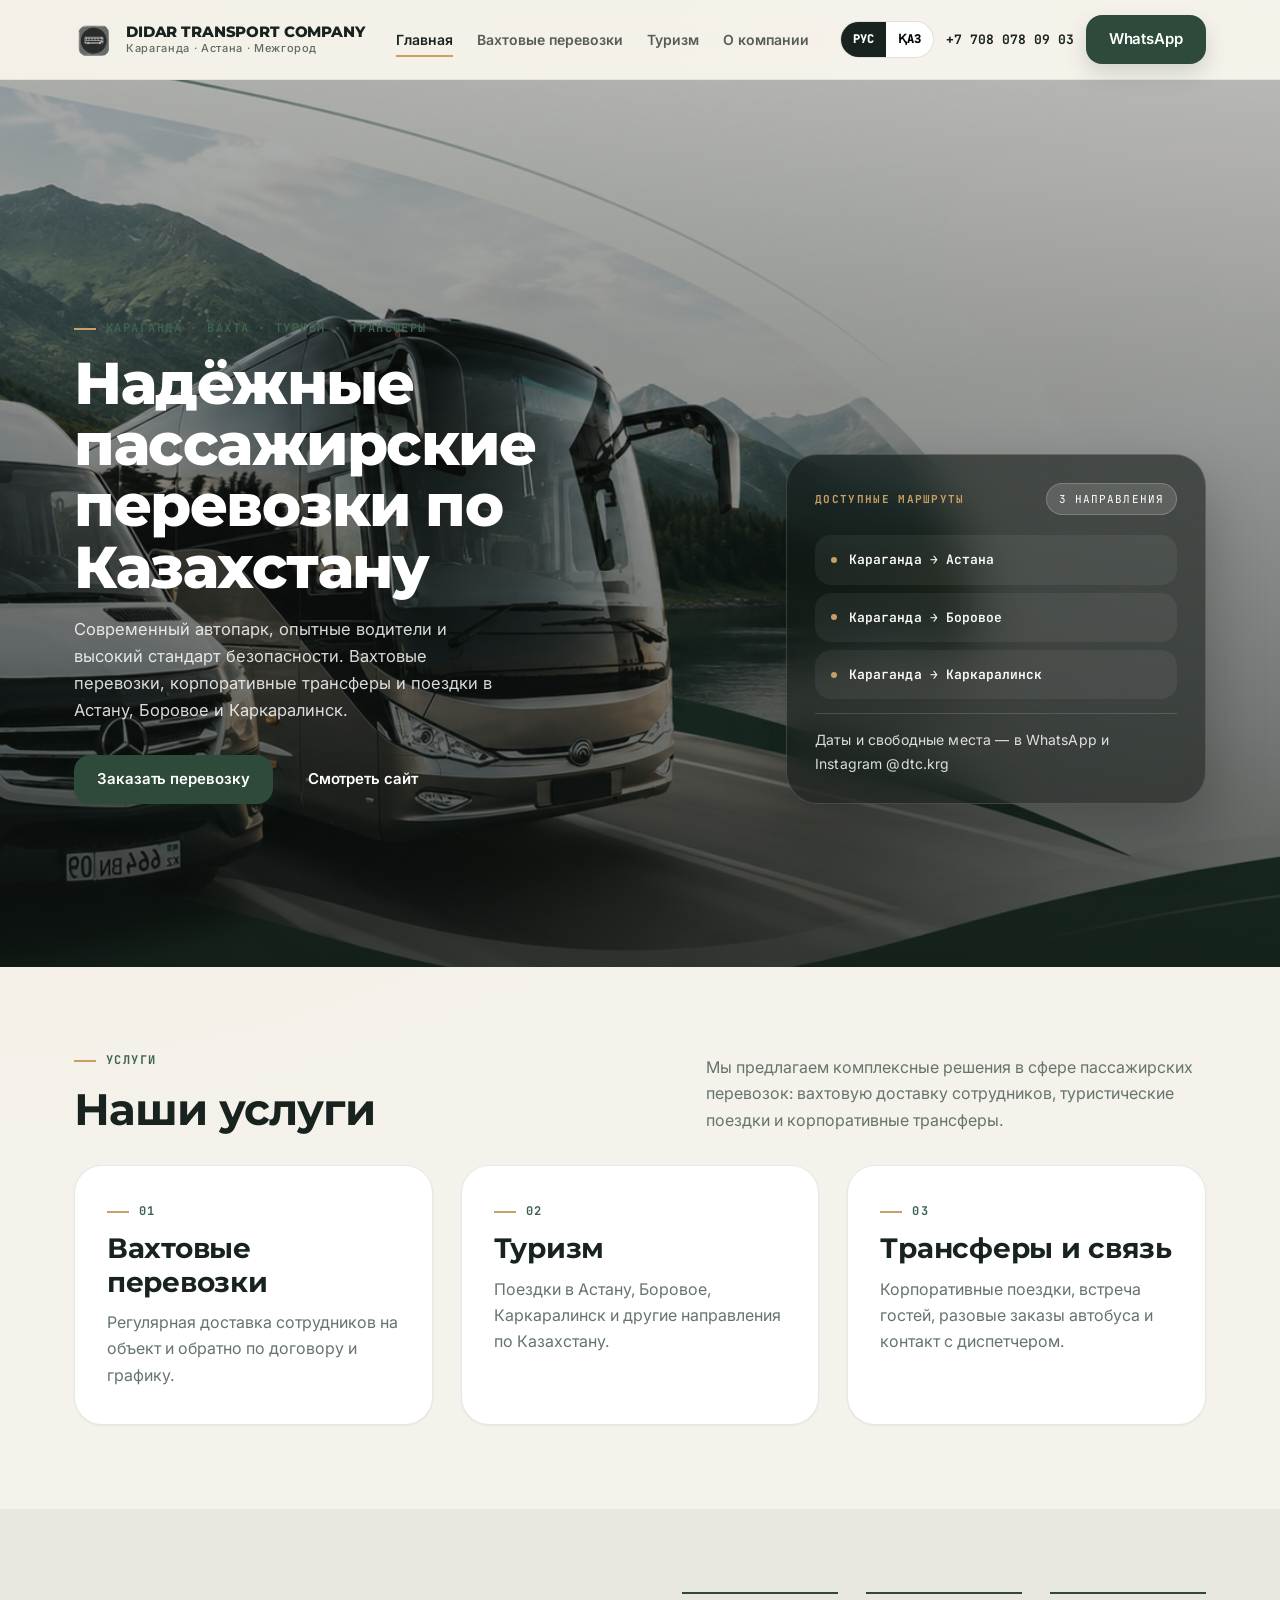
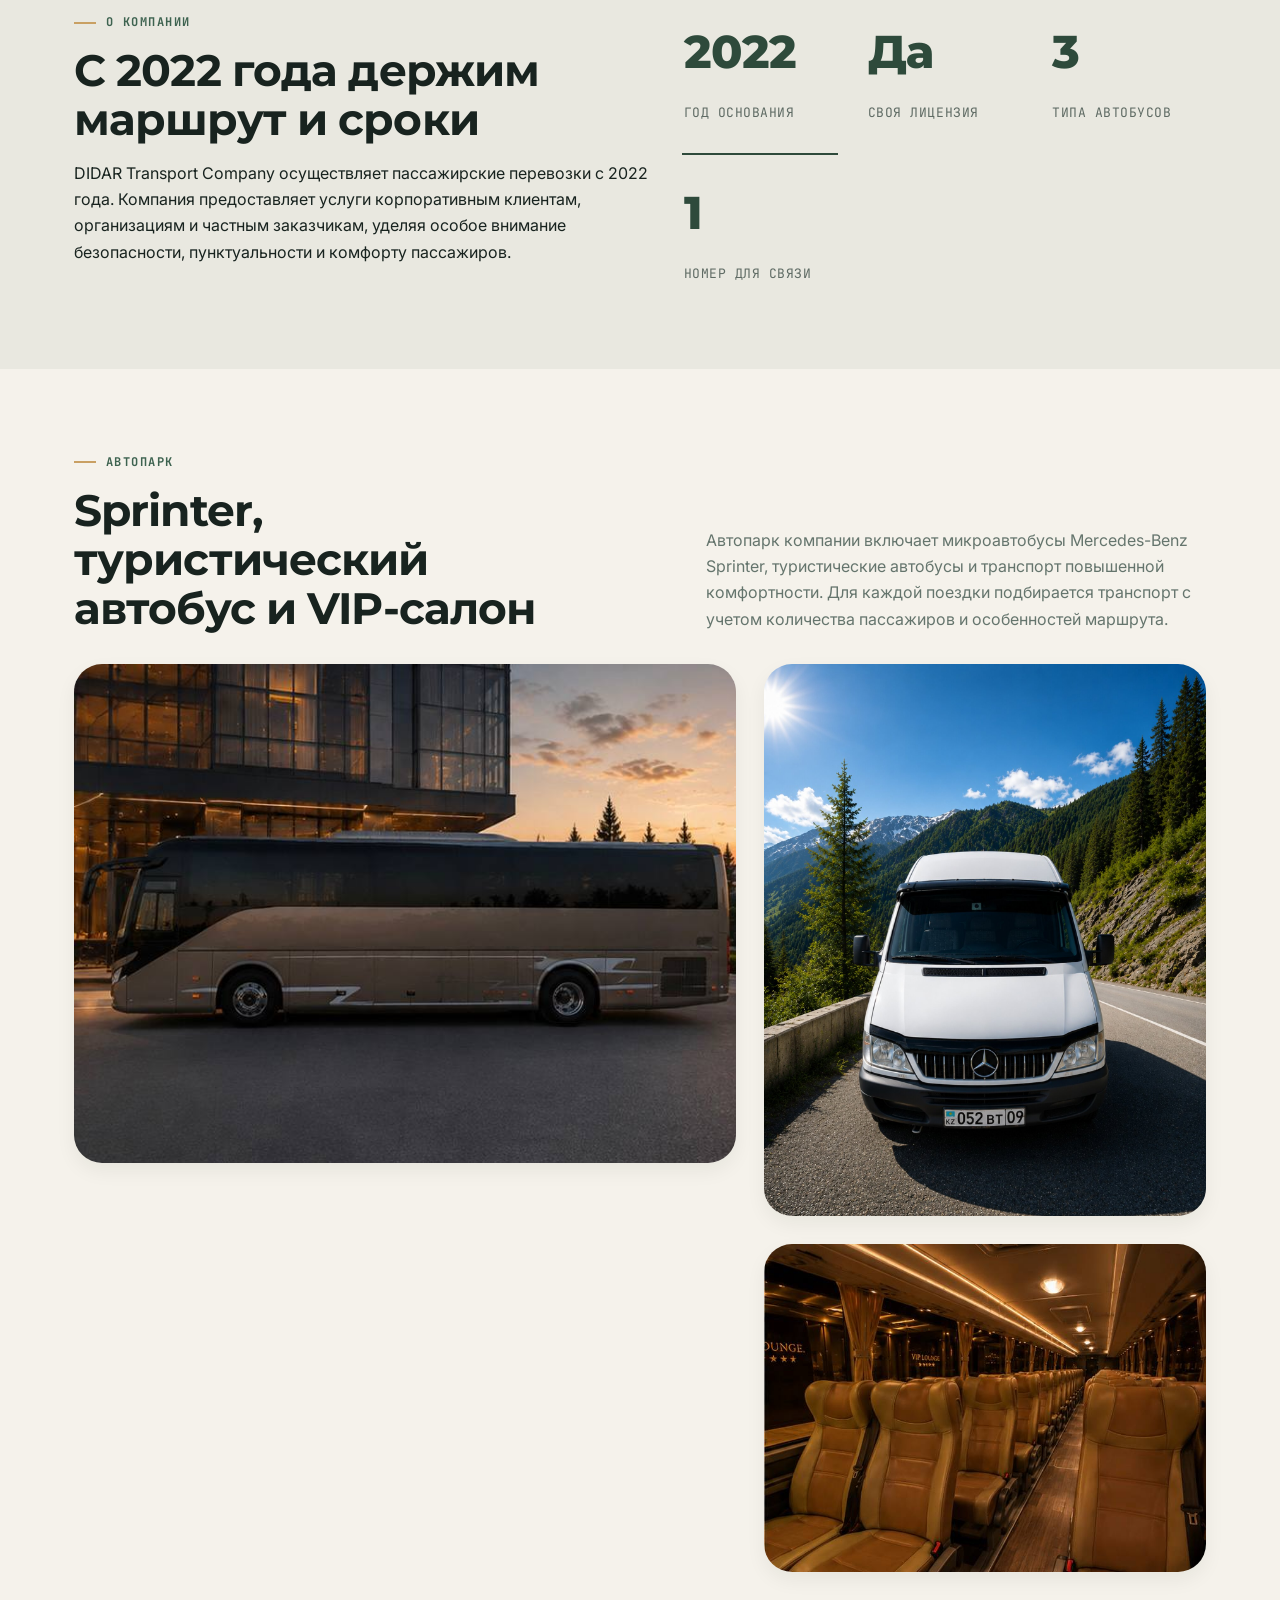
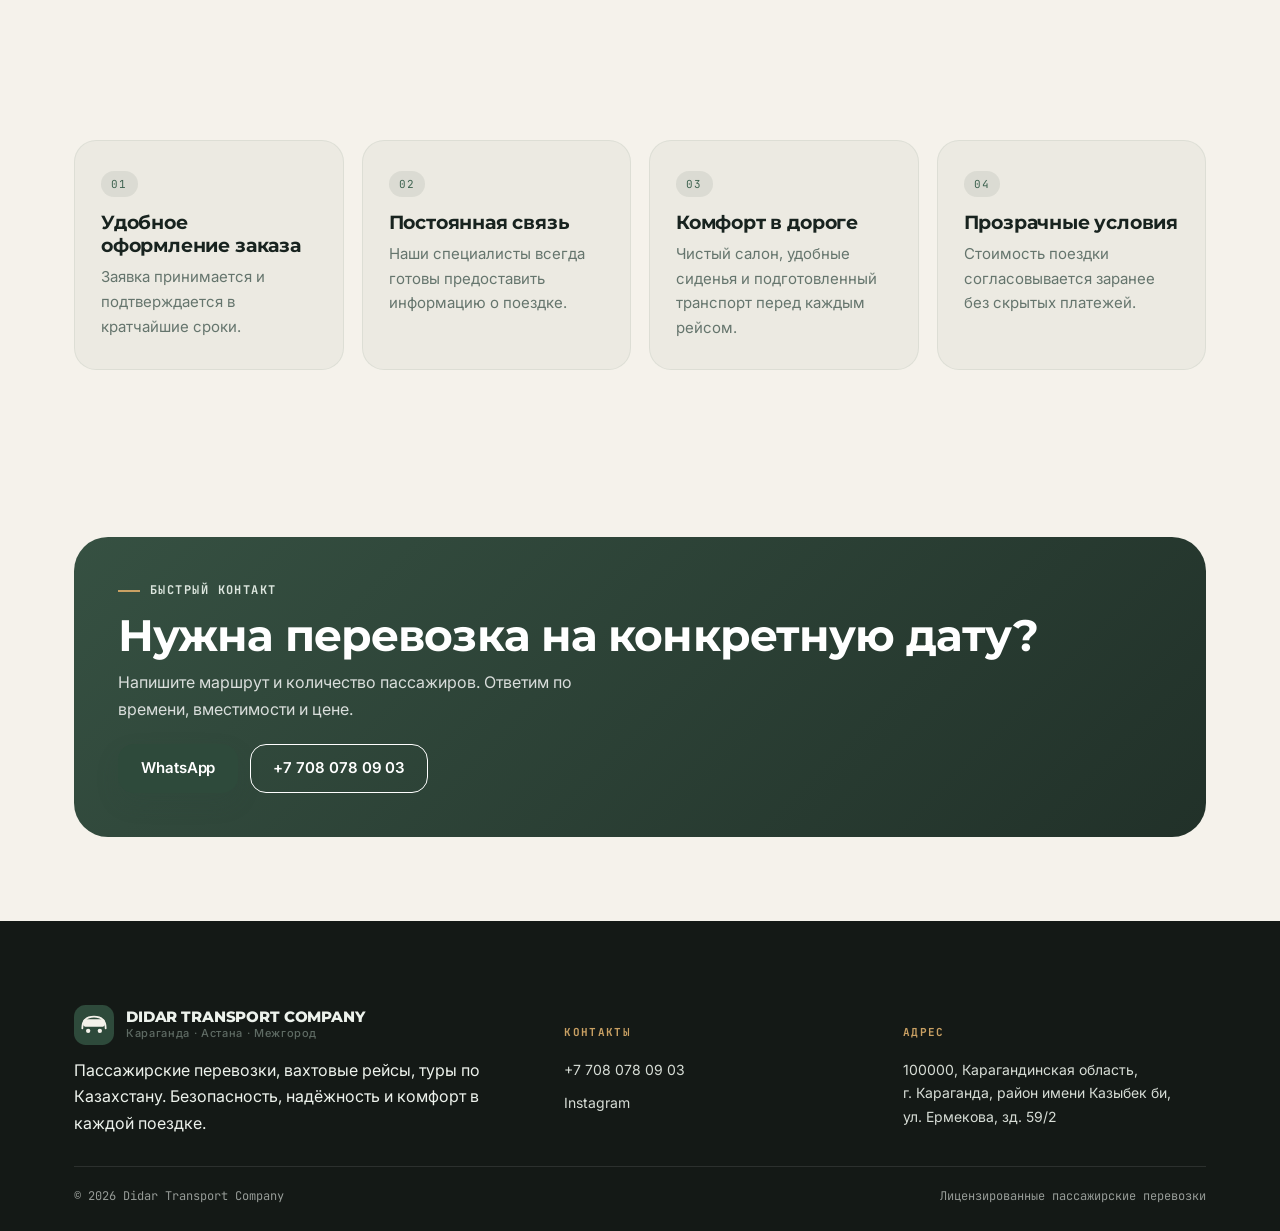
==== commit 4b6cbc07: "Update index.html" ====
--- a/index.html
+++ b/index.html
@@ -15,13 +15,7 @@
 <header class="site">
   <div class="navrow">
     <a class="brand" href="index.html">
-      <svg viewBox="0 0 48 48" fill="none" aria-hidden="true">
-  <rect width="48" height="48" rx="14" fill="#2E4A3B"/>
-  <path d="M10 28c0-8 4-14 14-14s14 6 14 14" stroke="#F5F2EB" stroke-width="2.2" stroke-linecap="round"/>
-  <circle cx="17" cy="31" r="2.6" fill="#F5F2EB"/>
-  <circle cx="31" cy="31" r="2.6" fill="#F5F2EB"/>
-  <rect x="11" y="17" width="26" height="9" rx="2.5" fill="#F5F2EB"/>
-</svg>
+      <span class="brand-mark"><img src="assets/logo.svg" alt="Didar Transport Company" width="40" height="40" loading="lazy"></span>
       <div class="brand-text">
         <span data-ru>DIDAR TRANSPORT COMPANY</span>
         <span data-kz>DIDAR TRANSPORT COMPANY</span>
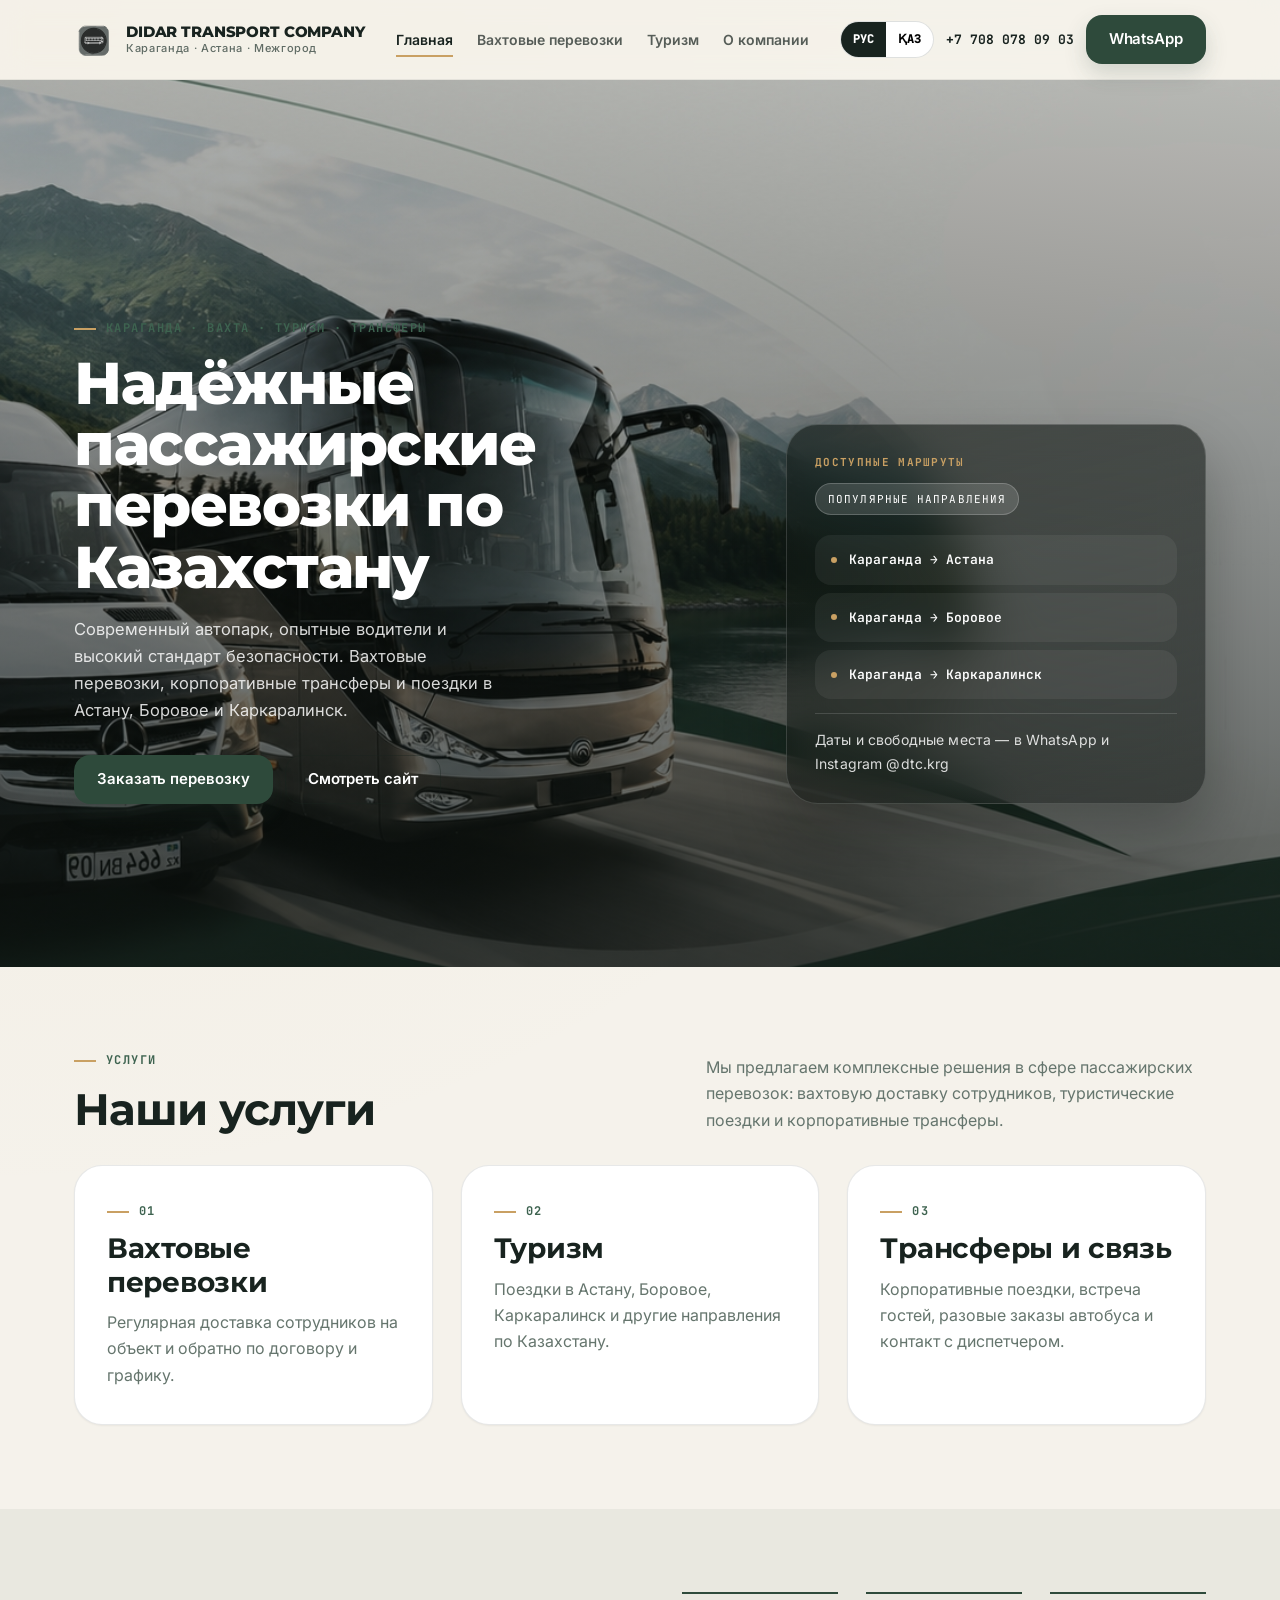
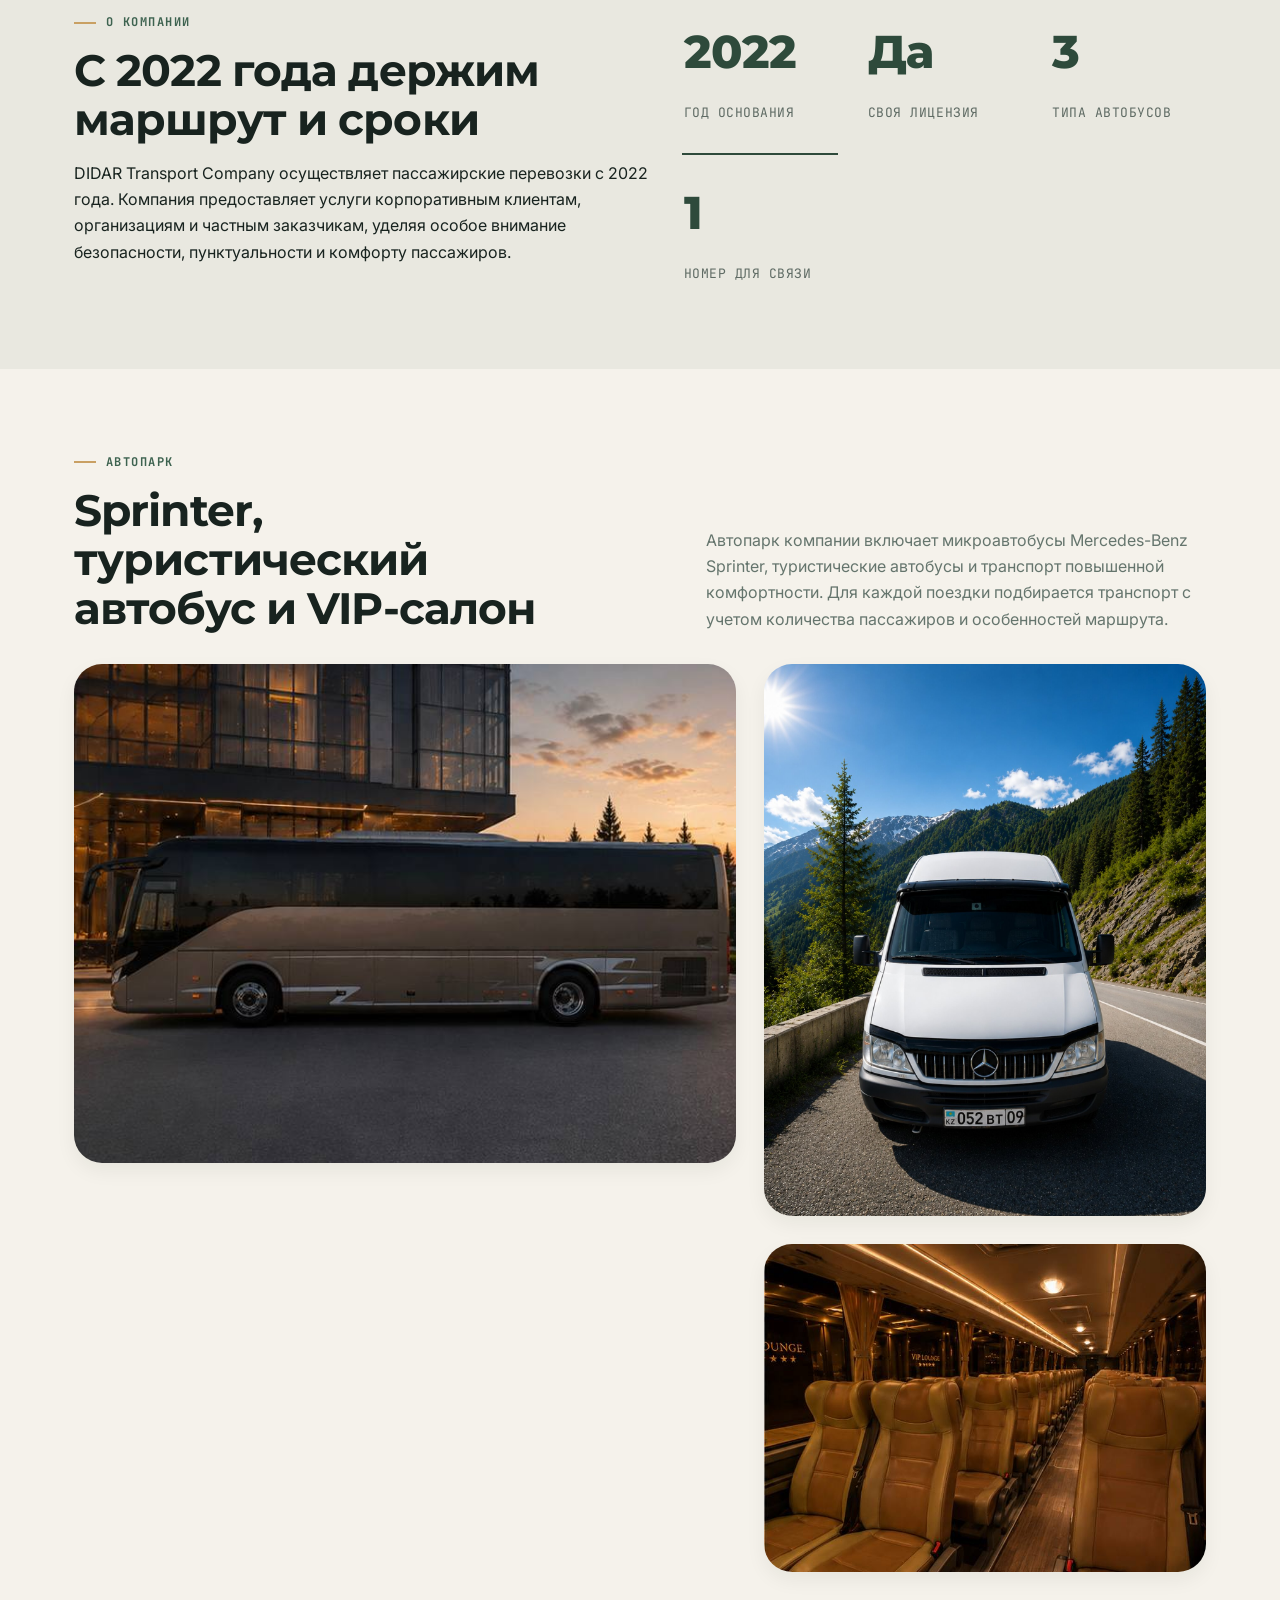
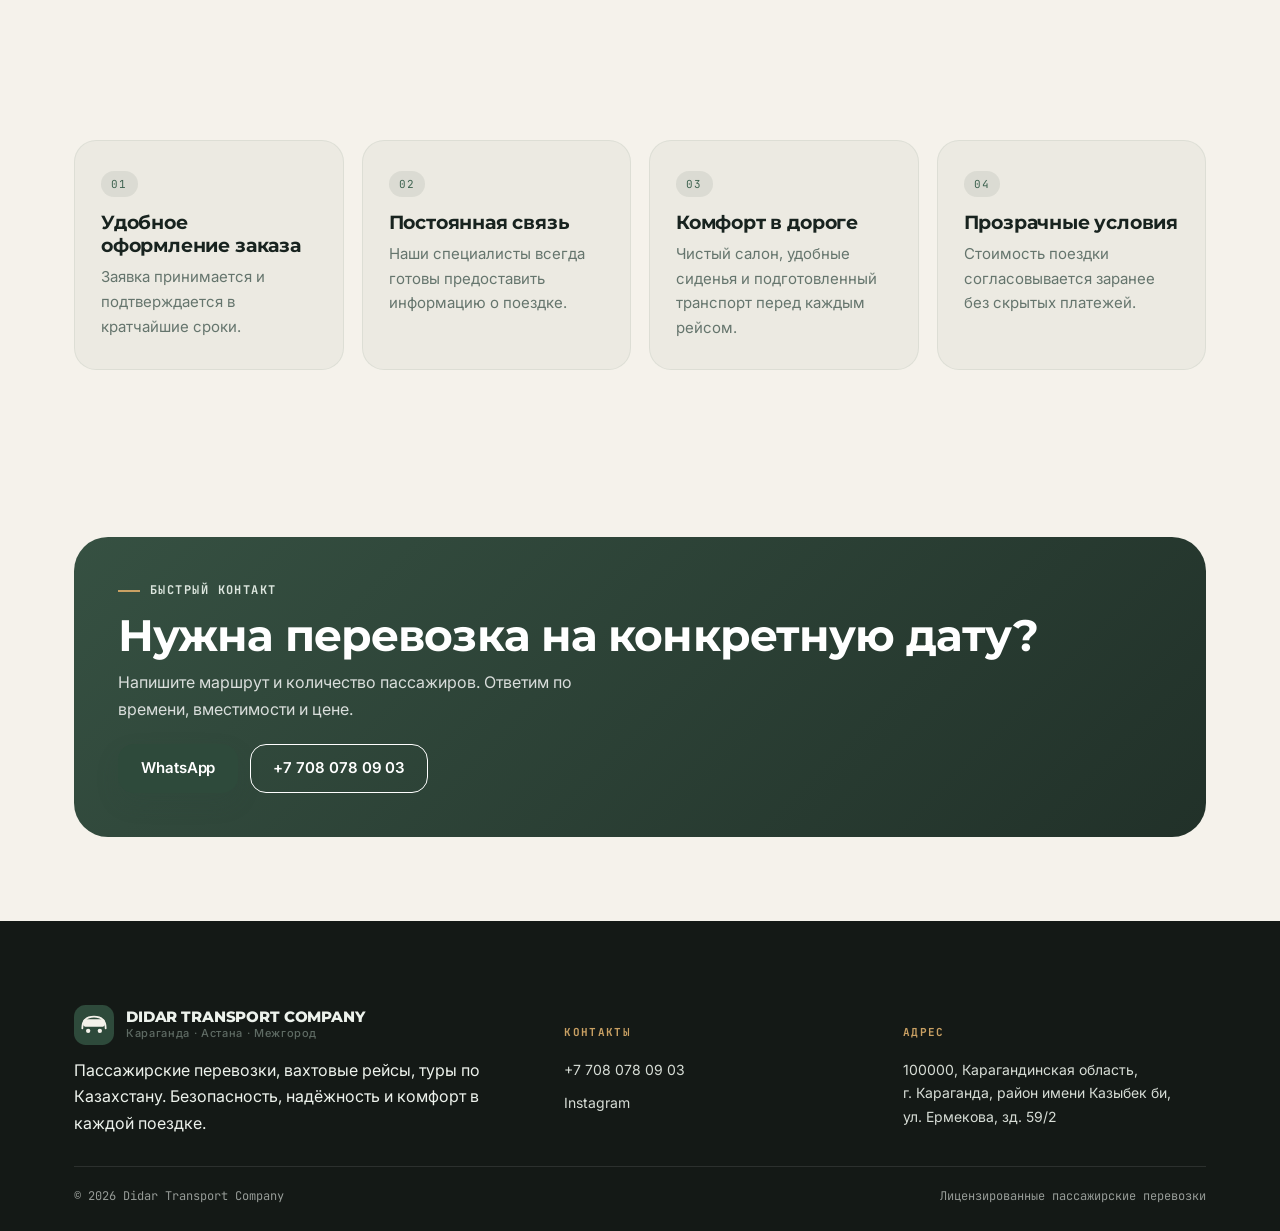
==== commit 5c68cb73: "Update index.html" ====
--- a/index.html
+++ b/index.html
@@ -62,8 +62,8 @@
     <div class="hero-panel">
 <div class="panel-head">
   <b><span data-ru>Доступные маршруты</span><span data-kz>Қолжетімді бағыттар</span></b>
-  <span class="tag" data-ru>3 направления</span>
-  <span class="tag" data-kz>3 бағыт</span>
+  <span class="tag" data-ru>Популярные направления</span>
+  <span class="tag" data-kz>Танымал бағыттар</span>
 </div>
 <div class="routes">
   <div class="route-item"><span class="route-dot"></span><strong data-ru>Караганда → Астана</strong><strong data-kz>Қарағанды → Астана</strong></div>
